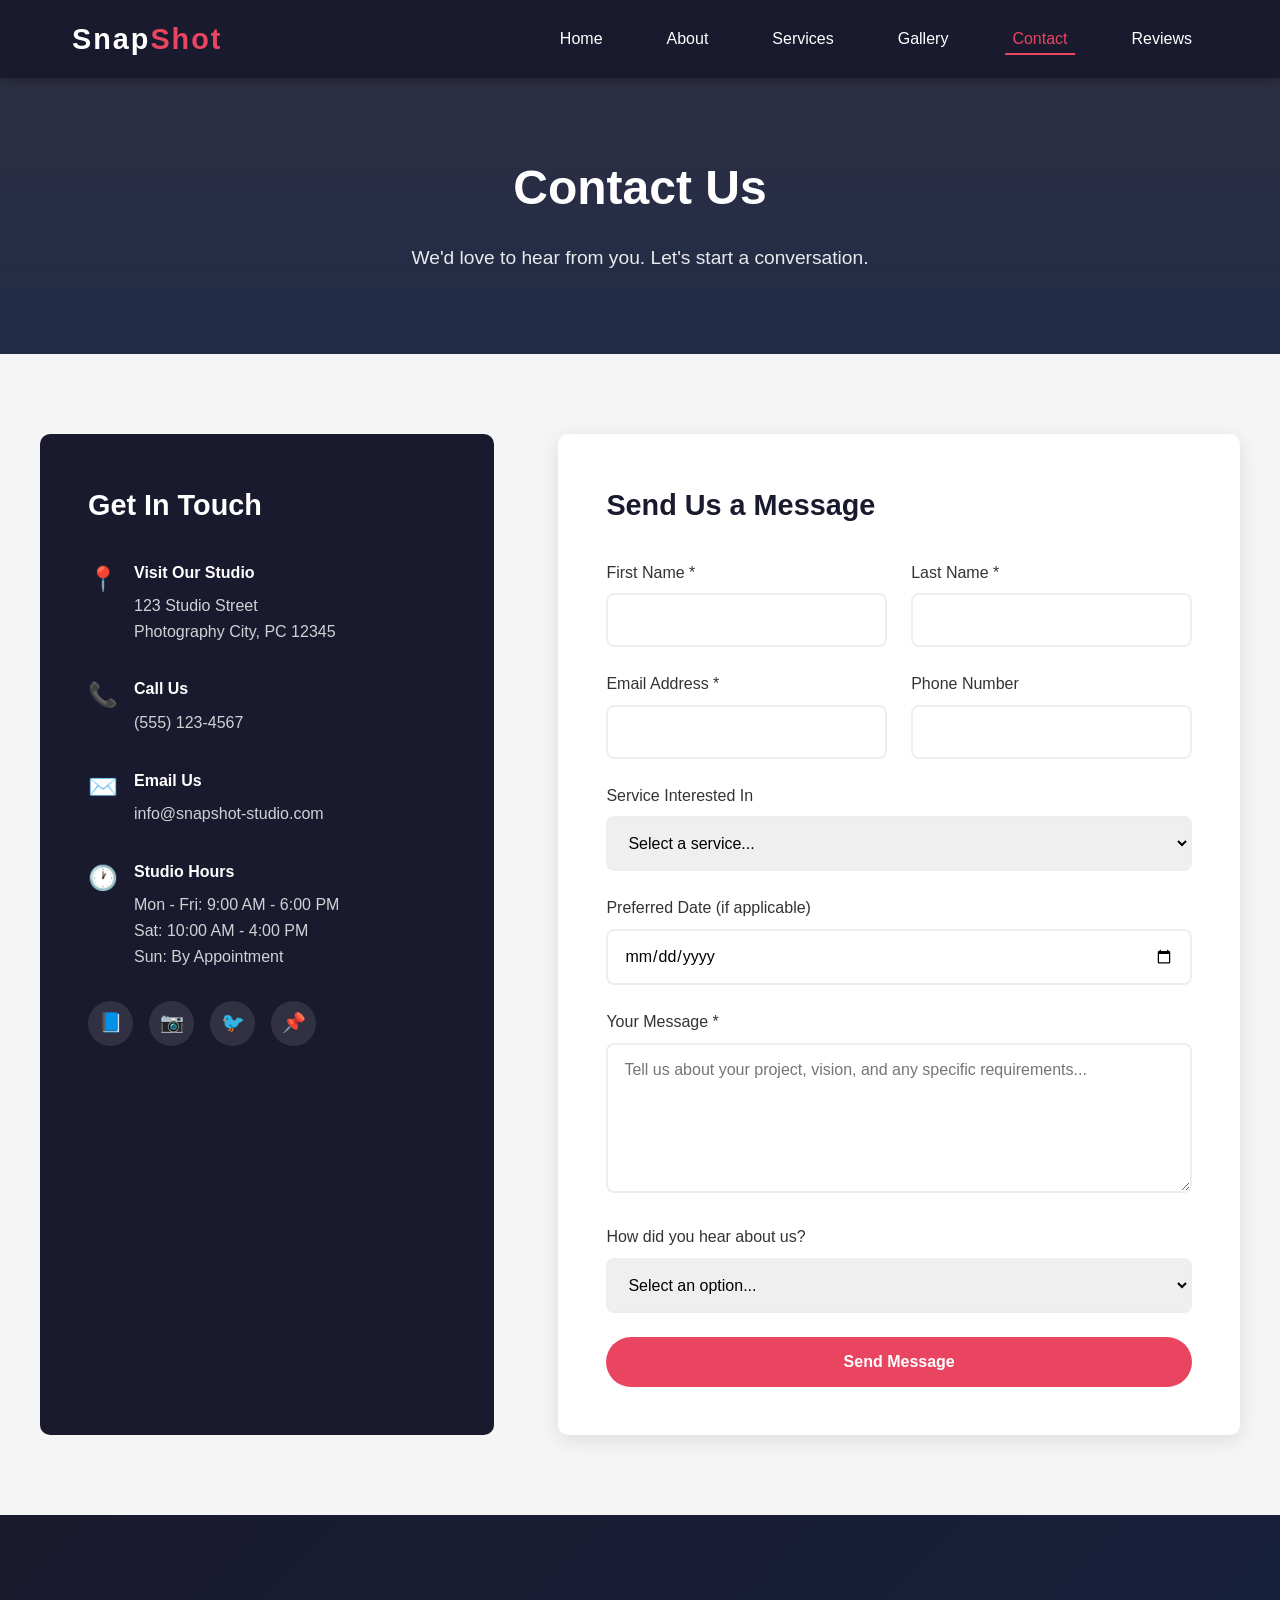
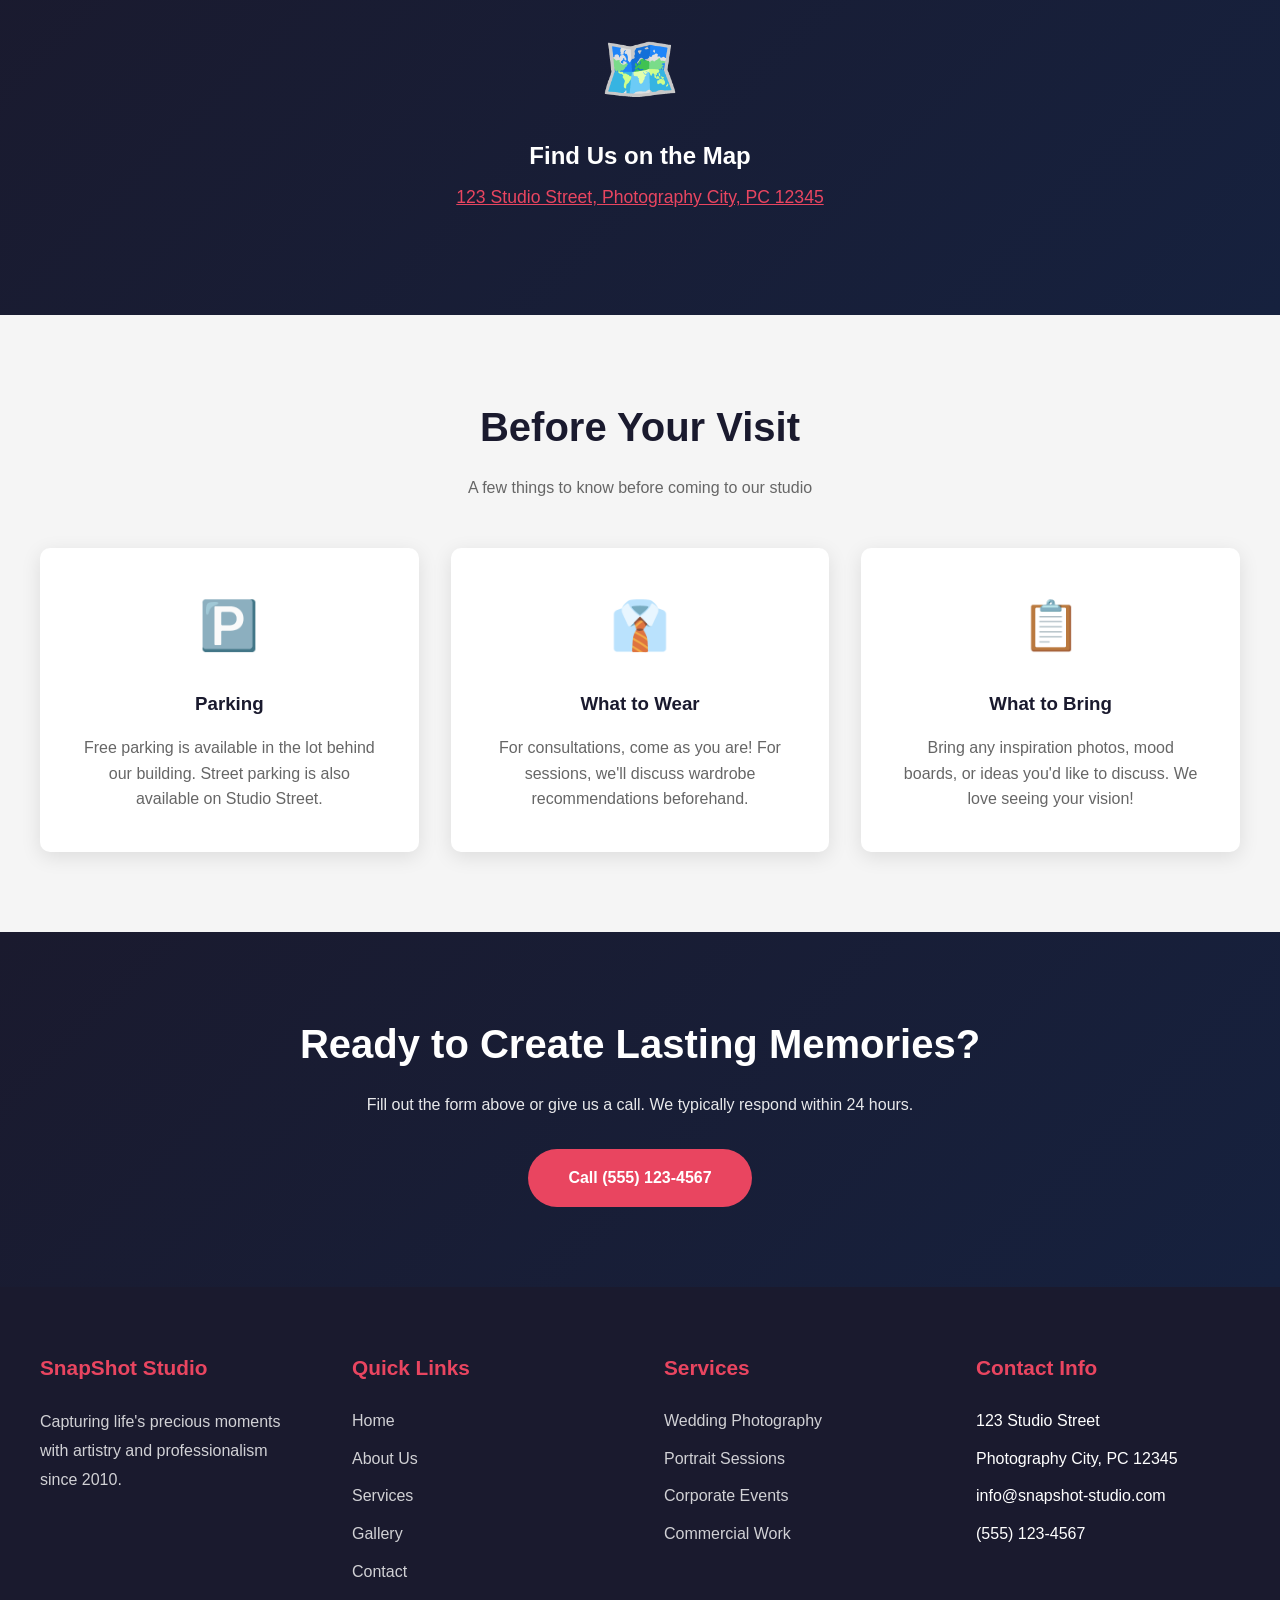
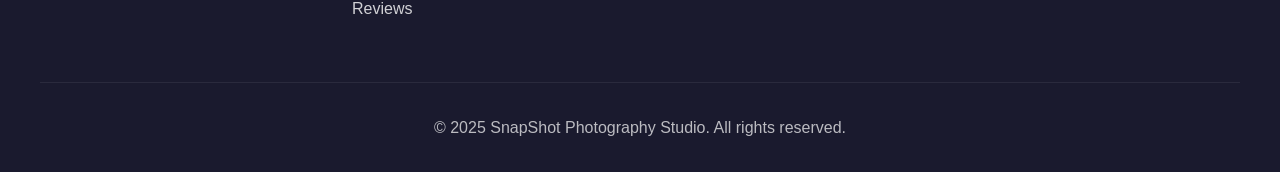
==== contact.html @ cdac1f54 "Add SnapShot Photography Studio site with gallery page - 5 core pages: Home, About, Services, Contac" ====
<!DOCTYPE html>
<html lang="en">
<head>
    <meta charset="UTF-8">
    <meta name="viewport" content="width=device-width, initial-scale=1.0">
    <title>Contact - SnapShot Photography Studio</title>
    <link rel="stylesheet" href="styles.css">
</head>
<body>
    <!-- Header -->
    <header>
        <nav>
            <a href="index.html" class="logo">Snap<span>Shot</span></a>
            <ul class="nav-links">
                <li><a href="index.html">Home</a></li>
                <li><a href="about.html">About</a></li>
                <li><a href="services.html">Services</a></li>
                <li><a href="gallery.html">Gallery</a></li>
                <li><a href="contact.html" class="active">Contact</a></li>
                <li><a href="reviews.html">Reviews</a></li>
            </ul>
            <div class="menu-toggle" onclick="toggleMenu()">
                <span></span>
                <span></span>
                <span></span>
            </div>
        </nav>
    </header>

    <!-- Page Header -->
    <section class="page-header">
        <h1>Contact Us</h1>
        <p>We'd love to hear from you. Let's start a conversation.</p>
    </section>

    <!-- Contact Section -->
    <section>
        <div class="container">
            <div class="contact-wrapper">
                <!-- Contact Info -->
                <div class="contact-info">
                    <h3>Get In Touch</h3>
                    <div class="contact-item">
                        <div class="icon">📍</div>
                        <div>
                            <h4>Visit Our Studio</h4>
                            <p>123 Studio Street<br>Photography City, PC 12345</p>
                        </div>
                    </div>
                    <div class="contact-item">
                        <div class="icon">📞</div>
                        <div>
                            <h4>Call Us</h4>
                            <p>(555) 123-4567</p>
                        </div>
                    </div>
                    <div class="contact-item">
                        <div class="icon">✉️</div>
                        <div>
                            <h4>Email Us</h4>
                            <p>info@snapshot-studio.com</p>
                        </div>
                    </div>
                    <div class="contact-item">
                        <div class="icon">🕐</div>
                        <div>
                            <h4>Studio Hours</h4>
                            <p>Mon - Fri: 9:00 AM - 6:00 PM<br>Sat: 10:00 AM - 4:00 PM<br>Sun: By Appointment</p>
                        </div>
                    </div>
                    <div class="social-links">
                        <a href="#" aria-label="Facebook">📘</a>
                        <a href="#" aria-label="Instagram">📷</a>
                        <a href="#" aria-label="Twitter">🐦</a>
                        <a href="#" aria-label="Pinterest">📌</a>
                    </div>
                </div>

                <!-- Contact Form -->
                <div class="contact-form">
                    <h3>Send Us a Message</h3>
                    <form action="#" method="POST">
                        <div class="form-row">
                            <div class="form-group">
                                <label for="firstName">First Name *</label>
                                <input type="text" id="firstName" name="firstName" required>
                            </div>
                            <div class="form-group">
                                <label for="lastName">Last Name *</label>
                                <input type="text" id="lastName" name="lastName" required>
                            </div>
                        </div>
                        <div class="form-row">
                            <div class="form-group">
                                <label for="email">Email Address *</label>
                                <input type="email" id="email" name="email" required>
                            </div>
                            <div class="form-group">
                                <label for="phone">Phone Number</label>
                                <input type="tel" id="phone" name="phone">
                            </div>
                        </div>
                        <div class="form-group">
                            <label for="service">Service Interested In</label>
                            <select id="service" name="service">
                                <option value="">Select a service...</option>
                                <option value="wedding">Wedding Photography</option>
                                <option value="portrait">Portrait Session</option>
                                <option value="event">Event Coverage</option>
                                <option value="product">Product Photography</option>
                                <option value="commercial">Commercial Photography</option>
                                <option value="engagement">Engagement Session</option>
                                <option value="other">Other</option>
                            </select>
                        </div>
                        <div class="form-group">
                            <label for="date">Preferred Date (if applicable)</label>
                            <input type="date" id="date" name="date">
                        </div>
                        <div class="form-group">
                            <label for="message">Your Message *</label>
                            <textarea id="message" name="message" placeholder="Tell us about your project, vision, and any specific requirements..." required></textarea>
                        </div>
                        <div class="form-group">
                            <label for="referral">How did you hear about us?</label>
                            <select id="referral" name="referral">
                                <option value="">Select an option...</option>
                                <option value="google">Google Search</option>
                                <option value="instagram">Instagram</option>
                                <option value="facebook">Facebook</option>
                                <option value="referral">Friend/Family Referral</option>
                                <option value="wedding-site">Wedding Planning Site</option>
                                <option value="other">Other</option>
                            </select>
                        </div>
                        <button type="submit" class="btn" style="width: 100%;">Send Message</button>
                    </form>
                </div>
            </div>
        </div>
    </section>

    <!-- Map Section -->
    <section style="background: white; padding: 0;">
        <div style="background: linear-gradient(135deg, var(--primary-color), var(--secondary-color)); height: 400px; display: flex; align-items: center; justify-content: center; color: white; text-align: center;">
            <div>
                <div style="font-size: 4rem; margin-bottom: 1rem;">🗺️</div>
                <h3 style="font-size: 1.5rem; margin-bottom: 0.5rem;">Find Us on the Map</h3>
                <a href="https://www.google.com/maps/search/?api=1&query=123+Studio+Street,+Photography+City,+PC+12345" target="_blank" style="color: #e94560; text-decoration: underline; font-size: 1.1rem;">123 Studio Street, Photography City, PC 12345</a>
            </div>
        </div>
    </section>

    <!-- Additional Info -->
    <section>
        <div class="container">
            <div class="section-title">
                <h2>Before Your Visit</h2>
                <p>A few things to know before coming to our studio</p>
            </div>
            <div class="features-grid">
                <div class="feature-card">
                    <div class="icon">🅿️</div>
                    <h3>Parking</h3>
                    <p>Free parking is available in the lot behind our building. Street parking is also available on Studio Street.</p>
                </div>
                <div class="feature-card">
                    <div class="icon">👔</div>
                    <h3>What to Wear</h3>
                    <p>For consultations, come as you are! For sessions, we'll discuss wardrobe recommendations beforehand.</p>
                </div>
                <div class="feature-card">
                    <div class="icon">📋</div>
                    <h3>What to Bring</h3>
                    <p>Bring any inspiration photos, mood boards, or ideas you'd like to discuss. We love seeing your vision!</p>
                </div>
            </div>
        </div>
    </section>

    <!-- CTA Section -->
    <section class="cta-section">
        <h2>Ready to Create Lasting Memories?</h2>
        <p>Fill out the form above or give us a call. We typically respond within 24 hours.</p>
        <a href="tel:5551234567" class="btn">Call (555) 123-4567</a>
    </section>

    <!-- Footer -->
    <footer>
        <div class="footer-content">
            <div class="footer-section">
                <h4>SnapShot Studio</h4>
                <p>Capturing life's precious moments with artistry and professionalism since 2010.</p>
            </div>
            <div class="footer-section">
                <h4>Quick Links</h4>
                <ul>
                    <li><a href="index.html">Home</a></li>
                    <li><a href="about.html">About Us</a></li>
                    <li><a href="services.html">Services</a></li>
                    <li><a href="gallery.html">Gallery</a></li>
                    <li><a href="contact.html">Contact</a></li>
                    <li><a href="reviews.html">Reviews</a></li>
                </ul>
            </div>
            <div class="footer-section">
                <h4>Services</h4>
                <ul>
                    <li><a href="services.html">Wedding Photography</a></li>
                    <li><a href="services.html">Portrait Sessions</a></li>
                    <li><a href="services.html">Corporate Events</a></li>
                    <li><a href="services.html">Commercial Work</a></li>
                </ul>
            </div>
            <div class="footer-section">
                <h4>Contact Info</h4>
                <ul>
                    <li>123 Studio Street</li>
                    <li>Photography City, PC 12345</li>
                    <li>info@snapshot-studio.com</li>
                    <li>(555) 123-4567</li>
                </ul>
            </div>
        </div>
        <div class="footer-bottom">
            <p>&copy; 2025 SnapShot Photography Studio. All rights reserved.</p>
        </div>
    </footer>

    <script>
        function toggleMenu() {
            document.querySelector('.nav-links').classList.toggle('active');
        }
    </script>
</body>
</html>
---- styles.css ----
/* CSS Reset and Base Styles */
* {
    margin: 0;
    padding: 0;
    box-sizing: border-box;
}

:root {
    --primary-color: #1a1a2e;
    --secondary-color: #16213e;
    --accent-color: #e94560;
    --light-color: #f5f5f5;
    --text-color: #333;
    --text-light: #666;
}

html {
    scroll-behavior: smooth;
}

body {
    font-family: 'Segoe UI', Tahoma, Geneva, Verdana, sans-serif;
    line-height: 1.6;
    color: var(--text-color);
    background-color: var(--light-color);
}

a {
    text-decoration: none;
    color: inherit;
}

ul {
    list-style: none;
}

img {
    max-width: 100%;
    height: auto;
}

/* Header and Navigation */
header {
    background-color: var(--primary-color);
    padding: 1rem 0;
    position: fixed;
    width: 100%;
    top: 0;
    z-index: 1000;
    box-shadow: 0 2px 10px rgba(0, 0, 0, 0.3);
}

nav {
    max-width: 1200px;
    margin: 0 auto;
    padding: 0 2rem;
    display: flex;
    justify-content: space-between;
    align-items: center;
}

.logo {
    font-size: 1.8rem;
    font-weight: 700;
    color: white;
    letter-spacing: 2px;
}

.logo span {
    color: var(--accent-color);
}

.nav-links {
    display: flex;
    gap: 2rem;
}

.nav-links a {
    color: white;
    font-weight: 500;
    padding: 0.5rem 1rem;
    transition: color 0.3s ease;
    position: relative;
}

.nav-links a::after {
    content: '';
    position: absolute;
    bottom: 0;
    left: 50%;
    transform: translateX(-50%);
    width: 0;
    height: 2px;
    background-color: var(--accent-color);
    transition: width 0.3s ease;
}

.nav-links a:hover::after,
.nav-links a.active::after {
    width: 80%;
}

.nav-links a:hover,
.nav-links a.active {
    color: var(--accent-color);
}

.menu-toggle {
    display: none;
    flex-direction: column;
    cursor: pointer;
    gap: 5px;
}

.menu-toggle span {
    width: 25px;
    height: 3px;
    background-color: white;
    transition: 0.3s;
}

/* Hero Section */
.hero {
    height: 100vh;
    background: linear-gradient(rgba(26, 26, 46, 0.8), rgba(22, 33, 62, 0.9)),
                url('https://images.unsplash.com/photo-1542038784456-1ea8e935640e?w=1920') center/cover no-repeat;
    display: flex;
    align-items: center;
    justify-content: center;
    text-align: center;
    color: white;
    padding-top: 80px;
}

.hero-content h1 {
    font-size: 3.5rem;
    margin-bottom: 1rem;
    animation: fadeInUp 1s ease;
}

.hero-content p {
    font-size: 1.3rem;
    margin-bottom: 2rem;
    opacity: 0.9;
    animation: fadeInUp 1s ease 0.2s backwards;
}

.btn {
    display: inline-block;
    padding: 1rem 2.5rem;
    background-color: var(--accent-color);
    color: white;
    font-weight: 600;
    border-radius: 50px;
    transition: all 0.3s ease;
    border: none;
    cursor: pointer;
    font-size: 1rem;
}

.btn:hover {
    background-color: #d63650;
    transform: translateY(-3px);
    box-shadow: 0 10px 20px rgba(233, 69, 96, 0.3);
}

.btn-outline {
    background-color: transparent;
    border: 2px solid var(--accent-color);
}

.btn-outline:hover {
    background-color: var(--accent-color);
}

/* Page Header */
.page-header {
    background: linear-gradient(rgba(26, 26, 46, 0.9), rgba(22, 33, 62, 0.95)),
                url('https://images.unsplash.com/photo-1471341971476-ae15ff5dd4ea?w=1920') center/cover no-repeat;
    padding: 150px 2rem 80px;
    text-align: center;
    color: white;
}

.page-header h1 {
    font-size: 3rem;
    margin-bottom: 1rem;
}

.page-header p {
    font-size: 1.2rem;
    opacity: 0.9;
    max-width: 600px;
    margin: 0 auto;
}

/* Sections */
section {
    padding: 5rem 2rem;
}

.container {
    max-width: 1200px;
    margin: 0 auto;
}

.section-title {
    text-align: center;
    margin-bottom: 3rem;
}

.section-title h2 {
    font-size: 2.5rem;
    color: var(--primary-color);
    margin-bottom: 1rem;
}

.section-title p {
    color: var(--text-light);
    max-width: 600px;
    margin: 0 auto;
}

/* Features Grid */
.features-grid {
    display: grid;
    grid-template-columns: repeat(auto-fit, minmax(300px, 1fr));
    gap: 2rem;
    margin-top: 3rem;
}

.feature-card {
    background: white;
    padding: 2.5rem;
    border-radius: 10px;
    text-align: center;
    box-shadow: 0 5px 20px rgba(0, 0, 0, 0.1);
    transition: transform 0.3s ease;
}

.feature-card:hover {
    transform: translateY(-10px);
}

.feature-card .icon {
    font-size: 3rem;
    margin-bottom: 1.5rem;
}

.feature-card h3 {
    margin-bottom: 1rem;
    color: var(--primary-color);
}

.feature-card p {
    color: var(--text-light);
}

/* Gallery Grid */
.gallery-grid {
    display: grid;
    grid-template-columns: repeat(auto-fit, minmax(300px, 1fr));
    gap: 1.5rem;
}

.gallery-item {
    position: relative;
    overflow: hidden;
    border-radius: 10px;
    aspect-ratio: 4/3;
}

.gallery-item img {
    width: 100%;
    height: 100%;
    object-fit: cover;
    transition: transform 0.5s ease;
}

.gallery-item:hover img {
    transform: scale(1.1);
}

.gallery-overlay {
    position: absolute;
    inset: 0;
    background: linear-gradient(transparent, rgba(26, 26, 46, 0.8));
    display: flex;
    align-items: flex-end;
    padding: 1.5rem;
    opacity: 0;
    transition: opacity 0.3s ease;
}

.gallery-item:hover .gallery-overlay {
    opacity: 1;
}

.gallery-overlay h3 {
    color: white;
    font-size: 1.2rem;
}

/* About Section */
.about-content {
    display: grid;
    grid-template-columns: 1fr 1fr;
    gap: 4rem;
    align-items: center;
}

.about-image {
    border-radius: 10px;
    overflow: hidden;
    box-shadow: 0 20px 40px rgba(0, 0, 0, 0.2);
}

.about-image img {
    width: 100%;
    height: 100%;
    object-fit: cover;
}

.about-text h2 {
    font-size: 2.5rem;
    color: var(--primary-color);
    margin-bottom: 1.5rem;
}

.about-text p {
    color: var(--text-light);
    margin-bottom: 1.5rem;
}

/* Team Grid */
.team-grid {
    display: grid;
    grid-template-columns: repeat(auto-fit, minmax(280px, 1fr));
    gap: 2rem;
}

.team-member {
    background: white;
    border-radius: 10px;
    overflow: hidden;
    box-shadow: 0 5px 20px rgba(0, 0, 0, 0.1);
    text-align: center;
}

.team-member .photo {
    height: 300px;
    background: linear-gradient(135deg, var(--primary-color), var(--secondary-color));
    display: flex;
    align-items: center;
    justify-content: center;
    font-size: 5rem;
    color: white;
}

.team-member .info {
    padding: 1.5rem;
}

.team-member h3 {
    color: var(--primary-color);
    margin-bottom: 0.5rem;
}

.team-member .role {
    color: var(--accent-color);
    font-weight: 500;
}

/* Services */
.services-grid {
    display: grid;
    grid-template-columns: repeat(auto-fit, minmax(350px, 1fr));
    gap: 2rem;
}

.service-card {
    background: white;
    border-radius: 10px;
    overflow: hidden;
    box-shadow: 0 5px 20px rgba(0, 0, 0, 0.1);
    transition: transform 0.3s ease;
}

.service-card:hover {
    transform: translateY(-10px);
}

.service-image {
    height: 200px;
    background: linear-gradient(135deg, var(--primary-color), var(--accent-color));
    display: flex;
    align-items: center;
    justify-content: center;
    font-size: 4rem;
}

.service-content {
    padding: 2rem;
}

.service-content h3 {
    font-size: 1.5rem;
    color: var(--primary-color);
    margin-bottom: 1rem;
}

.service-content p {
    color: var(--text-light);
    margin-bottom: 1.5rem;
}

.service-content .price {
    font-size: 1.8rem;
    font-weight: 700;
    color: var(--accent-color);
}

.service-content .price span {
    font-size: 1rem;
    color: var(--text-light);
    font-weight: 400;
}

/* Pricing Table */
.pricing-grid {
    display: grid;
    grid-template-columns: repeat(auto-fit, minmax(300px, 1fr));
    gap: 2rem;
    margin-top: 3rem;
}

.pricing-card {
    background: white;
    border-radius: 10px;
    padding: 3rem 2rem;
    text-align: center;
    box-shadow: 0 5px 20px rgba(0, 0, 0, 0.1);
    position: relative;
    transition: transform 0.3s ease;
}

.pricing-card.featured {
    transform: scale(1.05);
    border: 2px solid var(--accent-color);
}

.pricing-card.featured::before {
    content: 'Most Popular';
    position: absolute;
    top: -15px;
    left: 50%;
    transform: translateX(-50%);
    background: var(--accent-color);
    color: white;
    padding: 0.5rem 1.5rem;
    border-radius: 20px;
    font-size: 0.9rem;
    font-weight: 600;
}

.pricing-card:hover {
    transform: translateY(-10px);
}

.pricing-card.featured:hover {
    transform: scale(1.05) translateY(-10px);
}

.pricing-card h3 {
    font-size: 1.5rem;
    color: var(--primary-color);
    margin-bottom: 1rem;
}

.pricing-card .price {
    font-size: 3rem;
    font-weight: 700;
    color: var(--accent-color);
    margin-bottom: 2rem;
}

.pricing-card .price span {
    font-size: 1rem;
    color: var(--text-light);
}

.pricing-card ul {
    margin-bottom: 2rem;
}

.pricing-card li {
    padding: 0.75rem 0;
    border-bottom: 1px solid #eee;
    color: var(--text-light);
}

/* Contact Section */
.contact-wrapper {
    display: grid;
    grid-template-columns: 1fr 1.5fr;
    gap: 4rem;
}

.contact-info {
    background: var(--primary-color);
    padding: 3rem;
    border-radius: 10px;
    color: white;
}

.contact-info h3 {
    font-size: 1.8rem;
    margin-bottom: 2rem;
}

.contact-item {
    display: flex;
    align-items: flex-start;
    gap: 1rem;
    margin-bottom: 2rem;
}

.contact-item .icon {
    font-size: 1.5rem;
    color: var(--accent-color);
}

.contact-item h4 {
    margin-bottom: 0.5rem;
}

.contact-item p {
    opacity: 0.8;
}

.social-links {
    display: flex;
    gap: 1rem;
    margin-top: 2rem;
}

.social-links a {
    width: 45px;
    height: 45px;
    background: rgba(255, 255, 255, 0.1);
    border-radius: 50%;
    display: flex;
    align-items: center;
    justify-content: center;
    font-size: 1.2rem;
    transition: background 0.3s ease;
}

.social-links a:hover {
    background: var(--accent-color);
}

.contact-form {
    background: white;
    padding: 3rem;
    border-radius: 10px;
    box-shadow: 0 5px 20px rgba(0, 0, 0, 0.1);
}

.contact-form h3 {
    font-size: 1.8rem;
    color: var(--primary-color);
    margin-bottom: 2rem;
}

.form-group {
    margin-bottom: 1.5rem;
}

.form-group label {
    display: block;
    margin-bottom: 0.5rem;
    font-weight: 500;
    color: var(--text-color);
}

.form-group input,
.form-group textarea,
.form-group select {
    width: 100%;
    padding: 1rem;
    border: 2px solid #eee;
    border-radius: 8px;
    font-size: 1rem;
    transition: border-color 0.3s ease;
    font-family: inherit;
}

.form-group input:focus,
.form-group textarea:focus,
.form-group select:focus {
    outline: none;
    border-color: var(--accent-color);
}

.form-group textarea {
    resize: vertical;
    min-height: 150px;
}

.form-row {
    display: grid;
    grid-template-columns: 1fr 1fr;
    gap: 1.5rem;
}

/* Testimonials */
.testimonials-grid {
    display: grid;
    grid-template-columns: repeat(auto-fit, minmax(350px, 1fr));
    gap: 2rem;
}

.testimonial-card {
    background: white;
    padding: 2.5rem;
    border-radius: 10px;
    box-shadow: 0 5px 20px rgba(0, 0, 0, 0.1);
}

.testimonial-card .quote {
    font-size: 1.1rem;
    color: var(--text-light);
    font-style: italic;
    margin-bottom: 1.5rem;
    line-height: 1.8;
}

.testimonial-card .author {
    display: flex;
    align-items: center;
    gap: 1rem;
}

.testimonial-card .avatar {
    width: 60px;
    height: 60px;
    background: linear-gradient(135deg, var(--primary-color), var(--accent-color));
    border-radius: 50%;
    display: flex;
    align-items: center;
    justify-content: center;
    font-size: 1.5rem;
    color: white;
}

.testimonial-card .author-info h4 {
    color: var(--primary-color);
}

.testimonial-card .author-info p {
    color: var(--text-light);
    font-size: 0.9rem;
}

/* CTA Section */
.cta-section {
    background: linear-gradient(135deg, var(--primary-color), var(--secondary-color));
    color: white;
    text-align: center;
    padding: 5rem 2rem;
}

.cta-section h2 {
    font-size: 2.5rem;
    margin-bottom: 1rem;
}

.cta-section p {
    opacity: 0.9;
    margin-bottom: 2rem;
    max-width: 600px;
    margin-left: auto;
    margin-right: auto;
}

/* Footer */
footer {
    background: var(--primary-color);
    color: white;
    padding: 4rem 2rem 2rem;
}

.footer-content {
    max-width: 1200px;
    margin: 0 auto;
    display: grid;
    grid-template-columns: repeat(auto-fit, minmax(250px, 1fr));
    gap: 3rem;
}

.footer-section h4 {
    font-size: 1.3rem;
    margin-bottom: 1.5rem;
    color: var(--accent-color);
}

.footer-section p {
    opacity: 0.8;
    line-height: 1.8;
}

.footer-section ul li {
    margin-bottom: 0.75rem;
}

.footer-section ul a {
    opacity: 0.8;
    transition: opacity 0.3s ease, color 0.3s ease;
}

.footer-section ul a:hover {
    opacity: 1;
    color: var(--accent-color);
}

.footer-bottom {
    max-width: 1200px;
    margin: 3rem auto 0;
    padding-top: 2rem;
    border-top: 1px solid rgba(255, 255, 255, 0.1);
    text-align: center;
    opacity: 0.7;
}

/* Animations */
@keyframes fadeInUp {
    from {
        opacity: 0;
        transform: translateY(30px);
    }
    to {
        opacity: 1;
        transform: translateY(0);
    }
}

/* Responsive Design */
@media (max-width: 992px) {
    .about-content,
    .contact-wrapper {
        grid-template-columns: 1fr;
    }

    .about-image {
        order: -1;
    }

    .pricing-card.featured {
        transform: none;
    }

    .pricing-card.featured:hover {
        transform: translateY(-10px);
    }
}

@media (max-width: 768px) {
    .nav-links {
        position: fixed;
        top: 70px;
        left: 0;
        right: 0;
        background: var(--primary-color);
        flex-direction: column;
        align-items: center;
        padding: 2rem;
        gap: 1rem;
        transform: translateY(-150%);
        transition: transform 0.3s ease;
    }

    .nav-links.active {
        transform: translateY(0);
    }

    .menu-toggle {
        display: flex;
    }

    .hero-content h1 {
        font-size: 2.5rem;
    }

    .hero-content p {
        font-size: 1.1rem;
    }

    .page-header h1 {
        font-size: 2.2rem;
    }

    .section-title h2 {
        font-size: 2rem;
    }

    .form-row {
        grid-template-columns: 1fr;
    }

    .services-grid {
        grid-template-columns: 1fr;
    }
}

@media (max-width: 480px) {
    .hero-content h1 {
        font-size: 2rem;
    }

    section {
        padding: 3rem 1rem;
    }

    .btn {
        padding: 0.875rem 2rem;
    }
}

/* ===================== Reviews Page ===================== */
.review-form-card {
    background: white;
    padding: 3rem;
    border-radius: 10px;
    box-shadow: 0 5px 20px rgba(0, 0, 0, 0.1);
    max-width: 700px;
    margin: 0 auto;
}

.review-success {
    background-color: #d4edda;
    color: #155724;
    border: 1px solid #c3e6cb;
    border-radius: 8px;
    padding: 1rem 1.5rem;
    margin-top: 1.5rem;
    font-weight: 500;
}

.field-error {
    color: #e94560;
    font-size: 0.85rem;
    margin-top: 0.4rem;
}

.star-rating {
    display: flex;
    gap: 0.25rem;
    margin-top: 0.5rem;
}

.star {
    font-size: 2rem;
    color: #ccc;
    cursor: pointer;
    transition: color 0.15s ease, transform 0.15s ease;
    user-select: none;
    outline: none;
}

.star.hovered,
.star.selected {
    color: #f5a623;
}

.star:hover {
    transform: scale(1.15);
}

.review-date {
    color: var(--text-light);
    font-size: 0.8rem;
    margin-top: 0.25rem;
}

/* ===================== Gallery Page ===================== */
.gallery-filter-bar {
    display: flex;
    flex-wrap: wrap;
    gap: 0.75rem;
    margin-bottom: 2.5rem;
    justify-content: center;
}

.filter-btn {
    border-radius: 50px;
    padding: 0.5rem 1.5rem;
    background-color: transparent;
    border: 2px solid var(--accent-color);
    color: var(--accent-color);
    font-size: 0.95rem;
    font-weight: 500;
    cursor: pointer;
    transition: all 0.3s ease;
    font-family: inherit;
}

.filter-btn:hover,
.filter-btn.active {
    background-color: var(--accent-color);
    color: white;
}

.community-grid {
    display: grid;
    grid-template-columns: repeat(auto-fit, minmax(300px, 1fr));
    gap: 1.5rem;
}

.community-card {
    background: white;
    border-radius: 10px;
    box-shadow: 0 5px 20px rgba(0, 0, 0, 0.1);
    overflow: hidden;
}

.community-card img {
    width: 100%;
    aspect-ratio: 4/3;
    object-fit: cover;
}

.community-card-info {
    padding: 1rem 1.25rem;
}

.community-card-info h4 {
    color: var(--primary-color);
    margin-bottom: 0.25rem;
}

.community-card-info p {
    color: var(--text-light);
    font-size: 0.9rem;
}

.gallery-upload-card {
    background: white;
    padding: 3rem;
    border-radius: 10px;
    box-shadow: 0 5px 20px rgba(0, 0, 0, 0.1);
    max-width: 700px;
    margin: 0 auto;
}

.photo-preview-wrap {
    margin-top: 1rem;
    border-radius: 8px;
    overflow: hidden;
    max-height: 300px;
    display: none;
}

.photo-preview-wrap img {
    width: 100%;
    object-fit: contain;
    max-height: 300px;
}

.gallery-success {
    background-color: #d4edda;
    color: #155724;
    border: 1px solid #c3e6cb;
    border-radius: 8px;
    padding: 1rem 1.5rem;
    margin-top: 1.5rem;
    font-weight: 500;
    display: none;
}
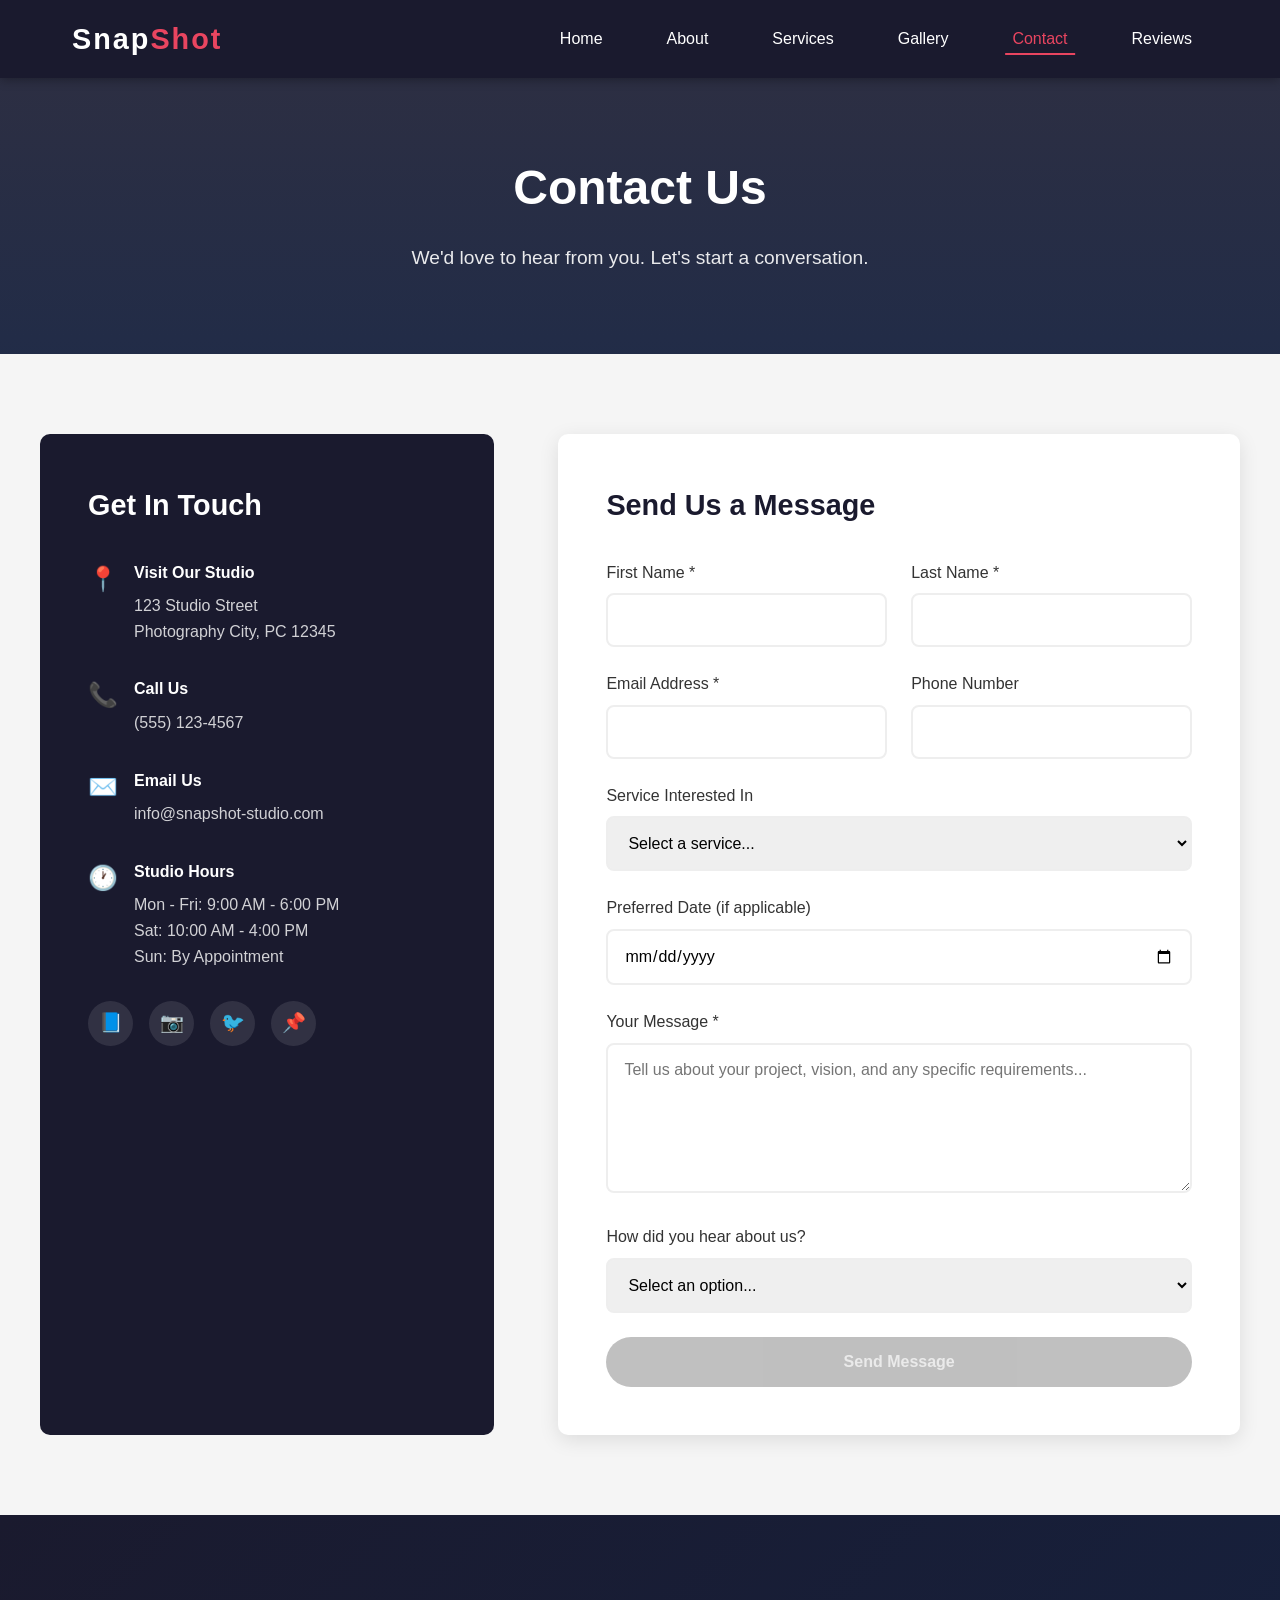
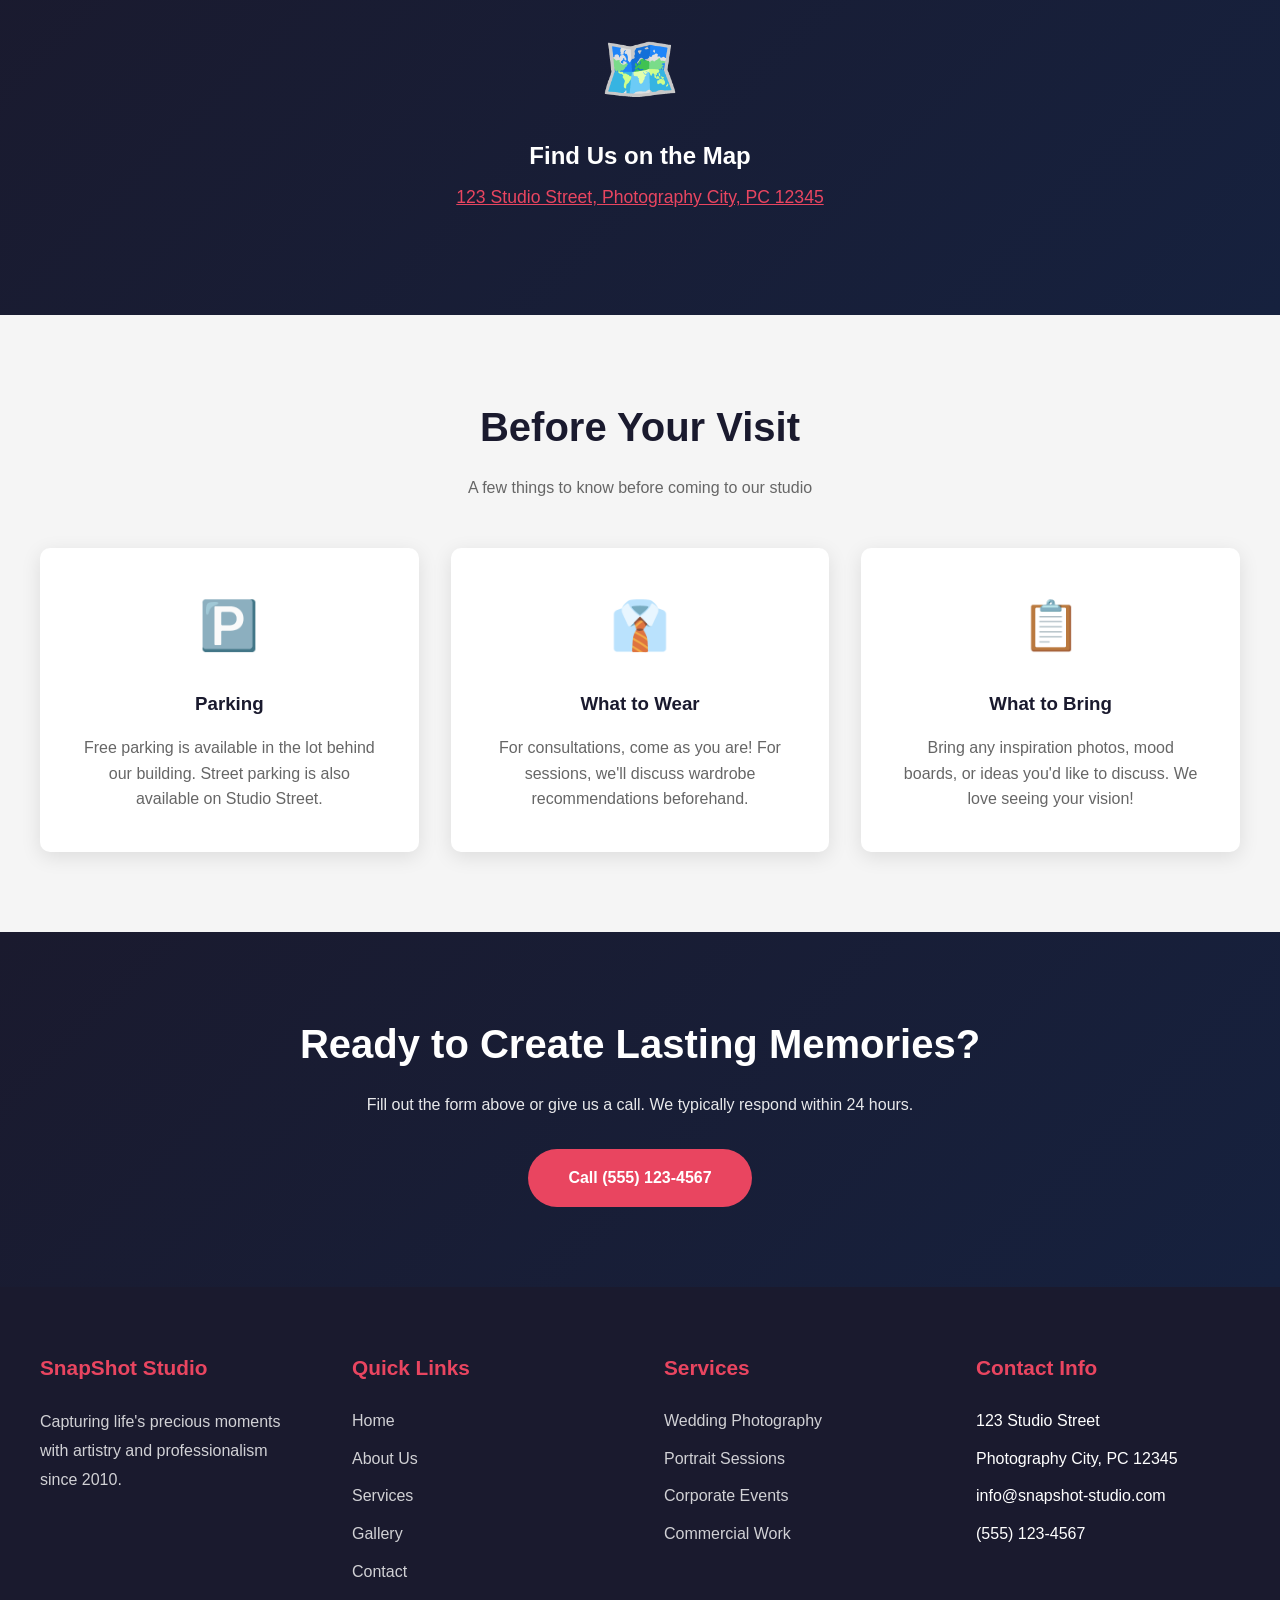
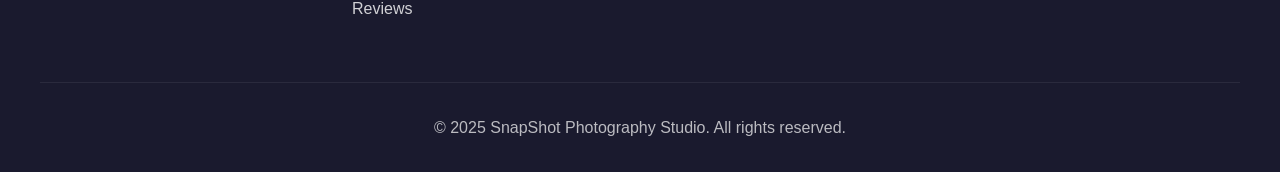
==== commit 7186da65: "Add submit button validation and disabled state to contact, gallery, and reviews forms Co-Authored-B" ====
--- a/contact.html
+++ b/contact.html
@@ -5,6 +5,17 @@
     <meta name="viewport" content="width=device-width, initial-scale=1.0">
     <title>Contact - SnapShot Photography Studio</title>
     <link rel="stylesheet" href="styles.css">
+    <style>
+        .btn:disabled {
+            background: #9e9e9e;
+            color: #e0e0e0;
+            cursor: not-allowed;
+            pointer-events: none;
+            opacity: 0.65;
+            box-shadow: none;
+            transform: none;
+        }
+    </style>
 </head>
 <body>
     <!-- Header -->
@@ -133,8 +144,11 @@
                                 <option value="other">Other</option>
                             </select>
                         </div>
-                        <button type="submit" class="btn" style="width: 100%;">Send Message</button>
+                        <button type="submit" class="btn" id="contact-submit" style="width: 100%;" disabled>Send Message</button>
                     </form>
+                    <div id="contact-success" class="review-success" style="display: none;">
+                        &#10003; Thank you! Your message has been received. We'll be in touch within 24 hours.
+                    </div>
                 </div>
             </div>
         </div>
@@ -231,6 +245,31 @@
         function toggleMenu() {
             document.querySelector('.nav-links').classList.toggle('active');
         }
+
+        document.querySelector('.contact-form form').addEventListener('submit', function(e) {
+            e.preventDefault();
+            this.reset();
+            var banner = document.getElementById('contact-success');
+            banner.style.display = 'block';
+            setTimeout(function() {
+                banner.style.display = 'none';
+            }, 5000);
+        });
+
+        // ── Submit button validation ───────────────────────────────────
+        var contactSubmit = document.getElementById('contact-submit');
+        var contactRequiredIds = ['firstName', 'lastName', 'email', 'message'];
+
+        function validateContactForm() {
+            var allFilled = contactRequiredIds.every(function(id) {
+                return document.getElementById(id).value.trim() !== '';
+            });
+            contactSubmit.disabled = !allFilled;
+        }
+
+        contactRequiredIds.forEach(function(id) {
+            document.getElementById(id).addEventListener('input', validateContactForm);
+        });
     </script>
 </body>
 </html>
